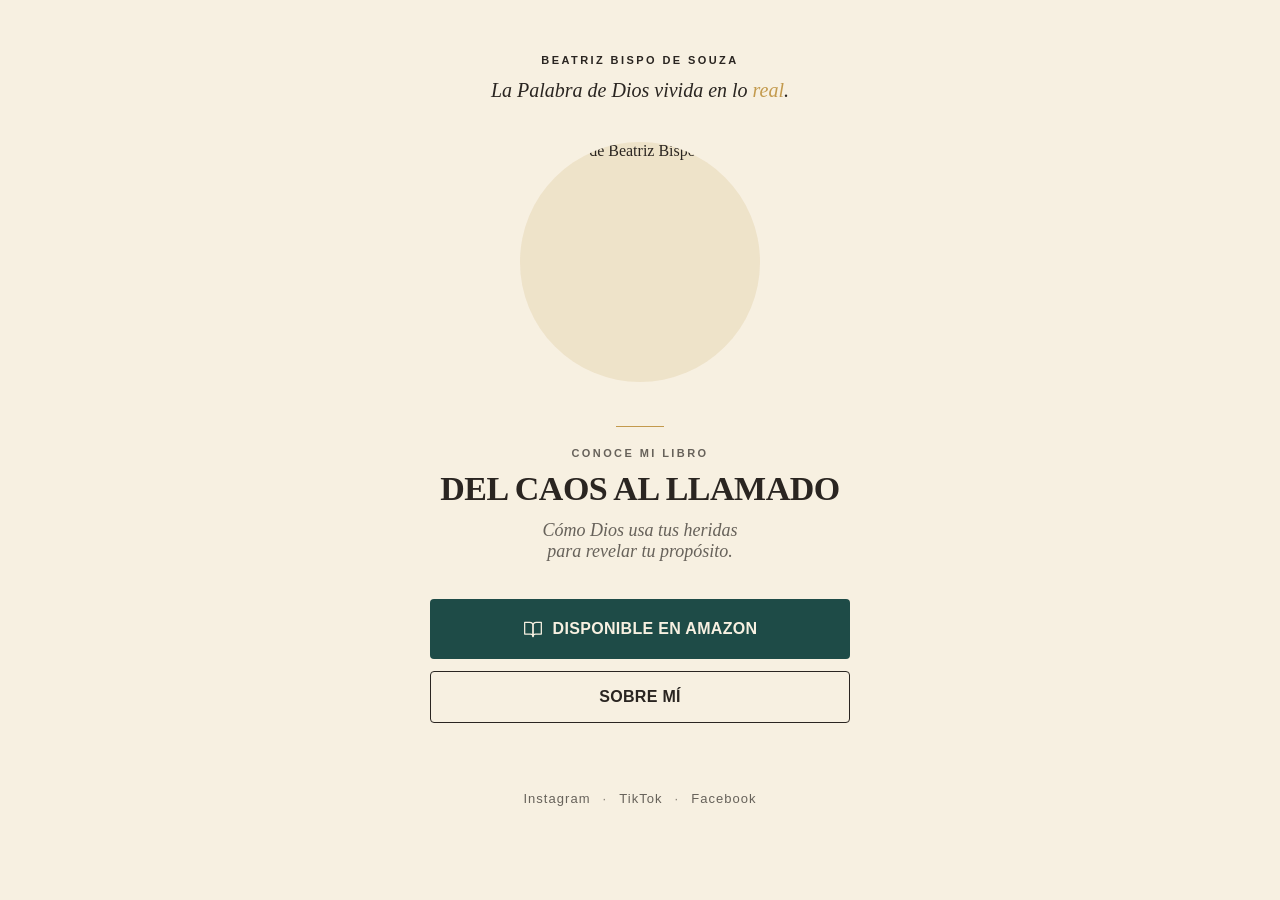
==== index.html @ 090de766 "Add files via upload" ====
<!DOCTYPE html>
<html lang="es">
<head>
<meta charset="utf-8">
<meta name="viewport" content="width=device-width, initial-scale=1">
<title>Beatriz Bispo de Souza · Del caos al llamado</title>
<meta name="description" content="Beatriz Bispo de Souza. La Palabra de Dios vivida en lo real. Conoce mi libro «Del caos al llamado»: cómo Dios usa tus heridas para revelar tu propósito.">
<link rel="canonical" href="https://beatrizbispo.com/">
<meta name="theme-color" content="#F7F0E1">
<link rel="icon" href="favicon.svg" type="image/svg+xml">
<link rel="apple-touch-icon" href="apple-touch-icon.png">

<!-- Vista previa al compartir el enlace (Instagram, WhatsApp, Facebook…) -->
<meta property="og:type" content="website">
<meta property="og:locale" content="es_ES">
<meta property="og:url" content="https://beatrizbispo.com/">
<meta property="og:title" content="Beatriz Bispo de Souza · Del caos al llamado">
<meta property="og:description" content="La Palabra de Dios vivida en lo real. Cómo Dios usa tus heridas para revelar tu propósito.">
<meta property="og:image" content="https://beatrizbispo.com/img/og-image.jpg">
<meta property="og:image:width" content="1200">
<meta property="og:image:height" content="630">
<meta name="twitter:card" content="summary_large_image">

<link rel="preload" href="fonts/fraunces-normal-latin.woff2" as="font" type="font/woff2" crossorigin>
<link rel="preload" href="fonts/mulish-normal-latin.woff2" as="font" type="font/woff2" crossorigin>
<link rel="stylesheet" href="styles.css">
</head>
<body>

<main class="page">
  <div class="card">

    <p class="label name">Beatriz Bispo de Souza</p>
    <p class="tagline">La Palabra de Dios vivida en lo <em>real</em>.</p>

    <div class="portrait">
      <img src="img/retrato-beatriz.webp" width="360" height="480" alt="Retrato de Beatriz Bispo de Souza" fetchpriority="high">
    </div>

    <div class="book">
      <hr class="gold-rule">
      <p class="label eyebrow">Conoce mi libro</p>
      <h1 class="book-title">Del caos al llamado</h1>
      <p class="book-subtitle">Cómo Dios usa tus heridas para revelar tu propósito.</p>
    </div>

    <div class="actions">
      <a class="btn btn-solid" href="https://www.amazon.es/dp/B0HJP51HQK" target="_blank" rel="noopener"><span class="btn-inner"><svg width="20" height="20" viewBox="0 0 24 24" fill="none" stroke="currentColor" stroke-width="1.5" stroke-linecap="round" stroke-linejoin="round" aria-hidden="true"><path d="M2 4h6a4 4 0 0 1 4 4v13a3 3 0 0 0-3-3H2z"></path><path d="M22 4h-6a4 4 0 0 0-4 4v13a3 3 0 0 1 3-3h7z"></path></svg>Disponible en Amazon</span></a>
      <button class="btn btn-outline" type="button" aria-expanded="false" aria-controls="bio">Sobre mí</button>
    </div>

    <p class="bio" id="bio" hidden>Comparto la Palabra tal y como la vivo: con preguntas, con calma y con esperanza. Te acompaño a encontrar a Dios en medio de lo que hoy no entiendes.</p>

    <nav class="social" aria-label="Redes sociales">
      <a href="https://www.instagram.com/bea.bispo/" target="_blank" rel="noopener">Instagram</a>
      <span aria-hidden="true">·</span>
      <a href="https://www.tiktok.com/@bea.bispo1" target="_blank" rel="noopener">TikTok</a>
      <span aria-hidden="true">·</span>
      <a href="https://www.facebook.com/profile.php?id=61594478708336" target="_blank" rel="noopener">Facebook</a>
    </nav>

  </div>
</main>

<script src="script.js"></script>
</body>
</html>
---- styles.css ----
/* ==========================================================================
   Beatriz Bispo de Souza — Tarjeta de autora
   Sistema de marca: crema, tinta, oro y verde · Fraunces + Mulish
   ========================================================================== */

/* Tipografías alojadas en la propia web (sin conexión a Google Fonts) */
@font-face{font-family:"Fraunces";font-style:normal;font-weight:400 700;font-display:swap;src:url(fonts/fraunces-normal-latin-ext.woff2) format("woff2");unicode-range:U+0100-02BA,U+02BD-02C5,U+02C7-02CC,U+02CE-02D7,U+02DD-02FF,U+0304,U+0308,U+0329,U+1D00-1DBF,U+1E00-1E9F,U+1EF2-1EFF,U+2020,U+20A0-20AB,U+20AD-20C0,U+2113,U+2C60-2C7F,U+A720-A7FF}
@font-face{font-family:"Fraunces";font-style:normal;font-weight:400 700;font-display:swap;src:url(fonts/fraunces-normal-latin.woff2) format("woff2");unicode-range:U+0000-00FF,U+0131,U+0152-0153,U+02BB-02BC,U+02C6,U+02DA,U+02DC,U+0304,U+0308,U+0329,U+2000-206F,U+20AC,U+2122,U+2191,U+2193,U+2212,U+2215,U+FEFF,U+FFFD}
@font-face{font-family:"Fraunces";font-style:italic;font-weight:400 600;font-display:swap;src:url(fonts/fraunces-italic-latin-ext.woff2) format("woff2");unicode-range:U+0100-02BA,U+02BD-02C5,U+02C7-02CC,U+02CE-02D7,U+02DD-02FF,U+0304,U+0308,U+0329,U+1D00-1DBF,U+1E00-1E9F,U+1EF2-1EFF,U+2020,U+20A0-20AB,U+20AD-20C0,U+2113,U+2C60-2C7F,U+A720-A7FF}
@font-face{font-family:"Fraunces";font-style:italic;font-weight:400 600;font-display:swap;src:url(fonts/fraunces-italic-latin.woff2) format("woff2");unicode-range:U+0000-00FF,U+0131,U+0152-0153,U+02BB-02BC,U+02C6,U+02DA,U+02DC,U+0304,U+0308,U+0329,U+2000-206F,U+20AC,U+2122,U+2191,U+2193,U+2212,U+2215,U+FEFF,U+FFFD}
@font-face{font-family:"Mulish";font-style:normal;font-weight:400 700;font-display:swap;src:url(fonts/mulish-normal-latin-ext.woff2) format("woff2");unicode-range:U+0100-02BA,U+02BD-02C5,U+02C7-02CC,U+02CE-02D7,U+02DD-02FF,U+0304,U+0308,U+0329,U+1D00-1DBF,U+1E00-1E9F,U+1EF2-1EFF,U+2020,U+20A0-20AB,U+20AD-20C0,U+2113,U+2C60-2C7F,U+A720-A7FF}
@font-face{font-family:"Mulish";font-style:normal;font-weight:400 700;font-display:swap;src:url(fonts/mulish-normal-latin.woff2) format("woff2");unicode-range:U+0000-00FF,U+0131,U+0152-0153,U+02BB-02BC,U+02C6,U+02DA,U+02DC,U+0304,U+0308,U+0329,U+2000-206F,U+20AC,U+2122,U+2191,U+2193,U+2212,U+2215,U+FEFF,U+FFFD}

/* Tokens de marca (copiados del sistema de diseño, sin cambios) */
:root{
  --crema:#F7F0E1;
  --tinta:#2A2521;
  --oro:#C39A4D;
  --verde:#1E4B47;
  --tinta-70:rgba(42,37,33,.70);
  --tinta-55:rgba(42,37,33,.55);
  --oro-16:rgba(195,154,77,.16);

  --surface-page:var(--crema);
  --surface-inset:var(--oro-16);
  --text-body:var(--tinta);
  --text-heading:var(--tinta);
  --text-muted:var(--tinta-70);
  --text-caption:var(--tinta-55);
  --text-accent:var(--oro);
  --line-gold:var(--oro);
  --action-solid-bg:var(--verde);
  --action-solid-fg:var(--crema);
  --action-outline-fg:var(--tinta);
  --action-outline-border:var(--tinta);
  --focus-ring:var(--oro);

  --font-display:"Fraunces",Georgia,"Times New Roman",serif;
  --font-body:"Mulish","Helvetica Neue",Arial,sans-serif;
  --w-regular:400;
  --w-semibold:600;
  --w-bold:700;
  --type-body:1rem;
  --type-caption:.8125rem;
  --type-label:.6875rem;
  --lh-display:1.08;
  --lh-title:1.2;
  --lh-body:1.65;
  --ls-display:-0.015em;
  --ls-label:.22em;

  --space-2:8px;
  --space-3:12px;
  --space-5:24px;

  --radius-md:4px;
  --border-hairline:1px;
  --rule-gold-width:48px;
  --rule-gold-height:1px;

  --ease-calm:cubic-bezier(.22,.61,.36,1);
  --dur-fast:140ms;
  --dur-base:240ms;
  --hover-fade:.72;
  --press-shift:1px;
}

/* Base */
body{margin:0;background:#F7F0E1;color:#2A2521;-webkit-font-smoothing:antialiased}
a{color:#2A2521;text-decoration:none}
a:hover{opacity:.72}

/* Tarjeta */
.page{min-height:100vh;background:var(--surface-page);color:var(--text-body);display:flex;justify-content:center;padding:clamp(24px,6vh,72px) 24px clamp(32px,6vh,72px);box-sizing:border-box}
.card{width:100%;max-width:420px;display:flex;flex-direction:column;align-items:center;text-align:center}

.label{margin:0;font-family:var(--font-body);font-size:var(--type-label);font-weight:var(--w-bold);letter-spacing:var(--ls-label);text-transform:uppercase}
.name{color:var(--text-heading)}
.tagline{margin:var(--space-3) 0 0;font-family:var(--font-display);font-style:italic;font-size:1.25rem;line-height:var(--lh-title);color:var(--text-body)}
.tagline em{font-style:inherit;color:var(--text-accent)}

.portrait{width:clamp(180px,55vw,240px);margin-top:clamp(28px,5vh,40px);aspect-ratio:1/1;position:relative;background:var(--surface-inset);border-radius:50%;overflow:hidden}
.portrait img{position:absolute;inset:0;width:100%;height:100%;object-fit:cover;object-position:50% .5%;display:block}

.book{margin-top:clamp(32px,5vh,44px);display:flex;flex-direction:column;align-items:center;gap:var(--space-3)}
.gold-rule{border:0;margin:0;width:var(--rule-gold-width);height:var(--rule-gold-height);background:var(--line-gold)}
.eyebrow{margin-top:var(--space-2);color:var(--text-muted)}
.book-title{margin:0;font-family:var(--font-display);font-weight:var(--w-semibold);font-size:clamp(1.75rem,7vw,2.125rem);line-height:var(--lh-display);letter-spacing:var(--ls-display);color:var(--text-heading);text-transform:uppercase}
.book-subtitle{margin:0;font-family:var(--font-display);font-style:italic;font-size:1.125rem;line-height:var(--lh-title);color:var(--text-muted);max-width:26ch;text-wrap:balance}

/* Botones */
.actions{width:100%;margin-top:clamp(28px,4vh,36px);display:grid;gap:var(--space-3)}
.btn{font-family:var(--font-body);font-weight:var(--w-semibold);font-size:var(--type-body);letter-spacing:.02em;display:inline-flex;align-items:center;justify-content:center;gap:var(--space-2);width:100%;box-sizing:border-box;padding:16px 32px;margin:0;border:var(--border-hairline) solid transparent;border-radius:var(--radius-md);cursor:pointer;text-decoration:none;text-transform:uppercase;transition:opacity var(--dur-base) var(--ease-calm),background var(--dur-base) var(--ease-calm),color var(--dur-base) var(--ease-calm),transform var(--dur-fast) var(--ease-calm)}
.btn:hover{opacity:var(--hover-fade)}
.btn:active{transform:translateY(var(--press-shift))}
.btn:focus-visible{outline:2px solid var(--focus-ring);outline-offset:2px}
.btn-solid{background:var(--action-solid-bg);color:var(--action-solid-fg);min-height:60px}
.btn-outline{background:transparent;color:var(--action-outline-fg);border-color:var(--action-outline-border)}
.btn-inner{display:inline-flex;align-items:center;gap:10px}

.bio{margin:var(--space-5) 0 0;font-family:var(--font-body);font-size:var(--type-body);line-height:var(--lh-body);color:var(--text-body);max-width:36ch;text-wrap:pretty}
.bio[hidden]{display:none}

/* Redes */
.social{margin-top:clamp(36px,6vh,56px);display:flex;align-items:center;justify-content:center;gap:var(--space-2);font-family:var(--font-body);font-size:var(--type-caption);letter-spacing:.08em;color:var(--text-caption)}
.social a{display:flex;align-items:center;min-height:44px;padding:0 4px;color:var(--text-muted)}
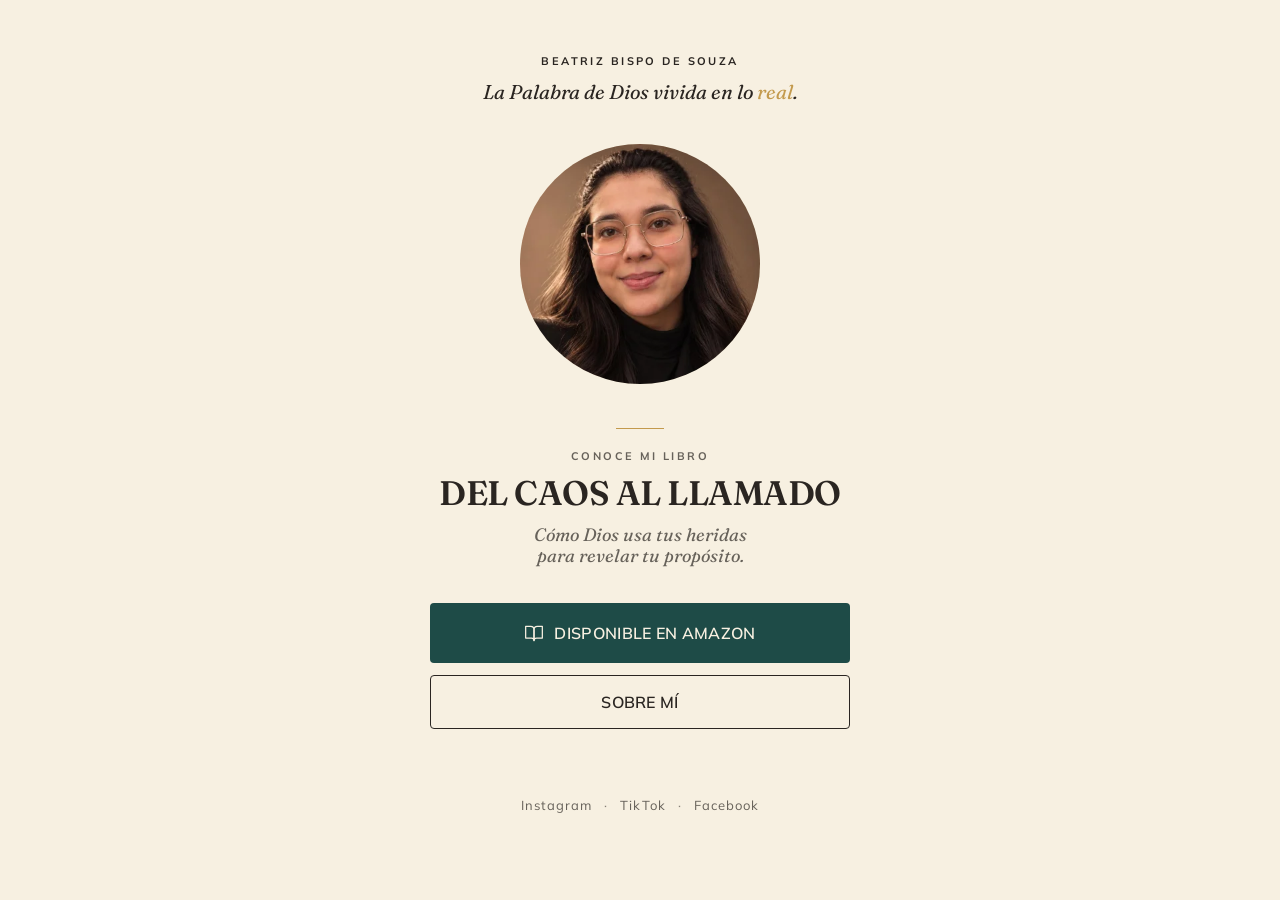
==== commit fffc07da: "Add files via upload" ====
--- a/index.html
+++ b/index.html
@@ -5,7 +5,7 @@
 <meta name="viewport" content="width=device-width, initial-scale=1">
 <title>Beatriz Bispo de Souza · Del caos al llamado</title>
 <meta name="description" content="Beatriz Bispo de Souza. La Palabra de Dios vivida en lo real. Conoce mi libro «Del caos al llamado»: cómo Dios usa tus heridas para revelar tu propósito.">
-<link rel="canonical" href="https://beatrizbispo.com/">
+<link rel="canonical" href="https://beabispo.com/">
 <meta name="theme-color" content="#F7F0E1">
 <link rel="icon" href="favicon.svg" type="image/svg+xml">
 <link rel="apple-touch-icon" href="apple-touch-icon.png">
@@ -13,16 +13,16 @@
 <!-- Vista previa al compartir el enlace (Instagram, WhatsApp, Facebook…) -->
 <meta property="og:type" content="website">
 <meta property="og:locale" content="es_ES">
-<meta property="og:url" content="https://beatrizbispo.com/">
+<meta property="og:url" content="https://beabispo.com/">
 <meta property="og:title" content="Beatriz Bispo de Souza · Del caos al llamado">
 <meta property="og:description" content="La Palabra de Dios vivida en lo real. Cómo Dios usa tus heridas para revelar tu propósito.">
-<meta property="og:image" content="https://beatrizbispo.com/img/og-image.jpg">
+<meta property="og:image" content="https://beabispo.com/og-image.jpg">
 <meta property="og:image:width" content="1200">
 <meta property="og:image:height" content="630">
 <meta name="twitter:card" content="summary_large_image">
 
-<link rel="preload" href="fonts/fraunces-normal-latin.woff2" as="font" type="font/woff2" crossorigin>
-<link rel="preload" href="fonts/mulish-normal-latin.woff2" as="font" type="font/woff2" crossorigin>
+<link rel="preload" href="fraunces-normal-latin.woff2" as="font" type="font/woff2" crossorigin>
+<link rel="preload" href="mulish-normal-latin.woff2" as="font" type="font/woff2" crossorigin>
 <link rel="stylesheet" href="styles.css">
 </head>
 <body>
@@ -34,7 +34,7 @@
     <p class="tagline">La Palabra de Dios vivida en lo <em>real</em>.</p>
 
     <div class="portrait">
-      <img src="img/retrato-beatriz.webp" width="360" height="480" alt="Retrato de Beatriz Bispo de Souza" fetchpriority="high">
+      <img src="retrato-beatriz.webp" width="360" height="480" alt="Retrato de Beatriz Bispo de Souza" fetchpriority="high">
     </div>
 
     <div class="book">
--- a/styles.css
+++ b/styles.css
@@ -4,12 +4,12 @@
    ========================================================================== */
 
 /* Tipografías alojadas en la propia web (sin conexión a Google Fonts) */
-@font-face{font-family:"Fraunces";font-style:normal;font-weight:400 700;font-display:swap;src:url(fonts/fraunces-normal-latin-ext.woff2) format("woff2");unicode-range:U+0100-02BA,U+02BD-02C5,U+02C7-02CC,U+02CE-02D7,U+02DD-02FF,U+0304,U+0308,U+0329,U+1D00-1DBF,U+1E00-1E9F,U+1EF2-1EFF,U+2020,U+20A0-20AB,U+20AD-20C0,U+2113,U+2C60-2C7F,U+A720-A7FF}
-@font-face{font-family:"Fraunces";font-style:normal;font-weight:400 700;font-display:swap;src:url(fonts/fraunces-normal-latin.woff2) format("woff2");unicode-range:U+0000-00FF,U+0131,U+0152-0153,U+02BB-02BC,U+02C6,U+02DA,U+02DC,U+0304,U+0308,U+0329,U+2000-206F,U+20AC,U+2122,U+2191,U+2193,U+2212,U+2215,U+FEFF,U+FFFD}
-@font-face{font-family:"Fraunces";font-style:italic;font-weight:400 600;font-display:swap;src:url(fonts/fraunces-italic-latin-ext.woff2) format("woff2");unicode-range:U+0100-02BA,U+02BD-02C5,U+02C7-02CC,U+02CE-02D7,U+02DD-02FF,U+0304,U+0308,U+0329,U+1D00-1DBF,U+1E00-1E9F,U+1EF2-1EFF,U+2020,U+20A0-20AB,U+20AD-20C0,U+2113,U+2C60-2C7F,U+A720-A7FF}
-@font-face{font-family:"Fraunces";font-style:italic;font-weight:400 600;font-display:swap;src:url(fonts/fraunces-italic-latin.woff2) format("woff2");unicode-range:U+0000-00FF,U+0131,U+0152-0153,U+02BB-02BC,U+02C6,U+02DA,U+02DC,U+0304,U+0308,U+0329,U+2000-206F,U+20AC,U+2122,U+2191,U+2193,U+2212,U+2215,U+FEFF,U+FFFD}
-@font-face{font-family:"Mulish";font-style:normal;font-weight:400 700;font-display:swap;src:url(fonts/mulish-normal-latin-ext.woff2) format("woff2");unicode-range:U+0100-02BA,U+02BD-02C5,U+02C7-02CC,U+02CE-02D7,U+02DD-02FF,U+0304,U+0308,U+0329,U+1D00-1DBF,U+1E00-1E9F,U+1EF2-1EFF,U+2020,U+20A0-20AB,U+20AD-20C0,U+2113,U+2C60-2C7F,U+A720-A7FF}
-@font-face{font-family:"Mulish";font-style:normal;font-weight:400 700;font-display:swap;src:url(fonts/mulish-normal-latin.woff2) format("woff2");unicode-range:U+0000-00FF,U+0131,U+0152-0153,U+02BB-02BC,U+02C6,U+02DA,U+02DC,U+0304,U+0308,U+0329,U+2000-206F,U+20AC,U+2122,U+2191,U+2193,U+2212,U+2215,U+FEFF,U+FFFD}
+@font-face{font-family:"Fraunces";font-style:normal;font-weight:400 700;font-display:swap;src:url(fraunces-normal-latin-ext.woff2) format("woff2");unicode-range:U+0100-02BA,U+02BD-02C5,U+02C7-02CC,U+02CE-02D7,U+02DD-02FF,U+0304,U+0308,U+0329,U+1D00-1DBF,U+1E00-1E9F,U+1EF2-1EFF,U+2020,U+20A0-20AB,U+20AD-20C0,U+2113,U+2C60-2C7F,U+A720-A7FF}
+@font-face{font-family:"Fraunces";font-style:normal;font-weight:400 700;font-display:swap;src:url(fraunces-normal-latin.woff2) format("woff2");unicode-range:U+0000-00FF,U+0131,U+0152-0153,U+02BB-02BC,U+02C6,U+02DA,U+02DC,U+0304,U+0308,U+0329,U+2000-206F,U+20AC,U+2122,U+2191,U+2193,U+2212,U+2215,U+FEFF,U+FFFD}
+@font-face{font-family:"Fraunces";font-style:italic;font-weight:400 600;font-display:swap;src:url(fraunces-italic-latin-ext.woff2) format("woff2");unicode-range:U+0100-02BA,U+02BD-02C5,U+02C7-02CC,U+02CE-02D7,U+02DD-02FF,U+0304,U+0308,U+0329,U+1D00-1DBF,U+1E00-1E9F,U+1EF2-1EFF,U+2020,U+20A0-20AB,U+20AD-20C0,U+2113,U+2C60-2C7F,U+A720-A7FF}
+@font-face{font-family:"Fraunces";font-style:italic;font-weight:400 600;font-display:swap;src:url(fraunces-italic-latin.woff2) format("woff2");unicode-range:U+0000-00FF,U+0131,U+0152-0153,U+02BB-02BC,U+02C6,U+02DA,U+02DC,U+0304,U+0308,U+0329,U+2000-206F,U+20AC,U+2122,U+2191,U+2193,U+2212,U+2215,U+FEFF,U+FFFD}
+@font-face{font-family:"Mulish";font-style:normal;font-weight:400 700;font-display:swap;src:url(mulish-normal-latin-ext.woff2) format("woff2");unicode-range:U+0100-02BA,U+02BD-02C5,U+02C7-02CC,U+02CE-02D7,U+02DD-02FF,U+0304,U+0308,U+0329,U+1D00-1DBF,U+1E00-1E9F,U+1EF2-1EFF,U+2020,U+20A0-20AB,U+20AD-20C0,U+2113,U+2C60-2C7F,U+A720-A7FF}
+@font-face{font-family:"Mulish";font-style:normal;font-weight:400 700;font-display:swap;src:url(mulish-normal-latin.woff2) format("woff2");unicode-range:U+0000-00FF,U+0131,U+0152-0153,U+02BB-02BC,U+02C6,U+02DA,U+02DC,U+0304,U+0308,U+0329,U+2000-206F,U+20AC,U+2122,U+2191,U+2193,U+2212,U+2215,U+FEFF,U+FFFD}
 
 /* Tokens de marca (copiados del sistema de diseño, sin cambios) */
 :root{
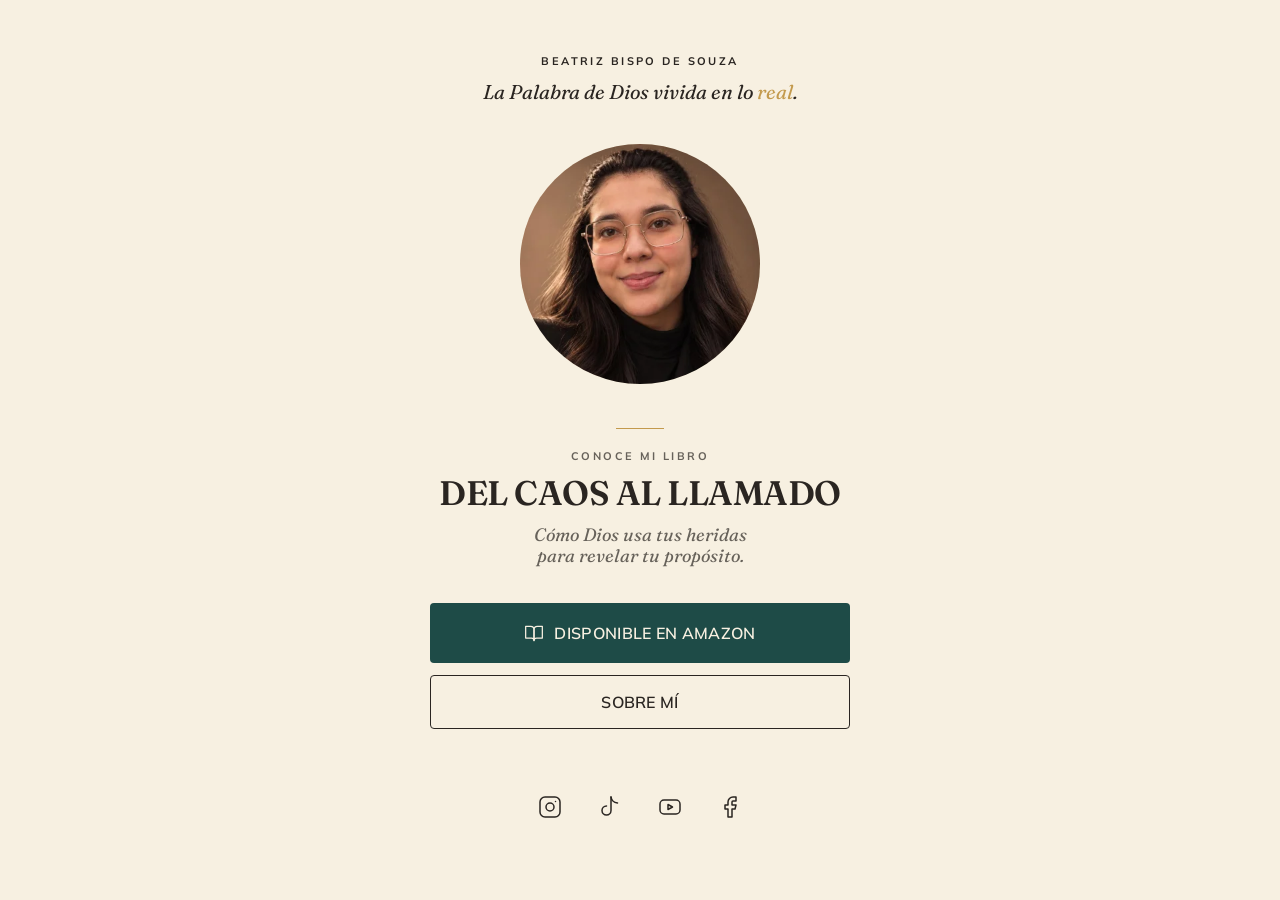
==== commit a1dba177: "Add files via upload" ====
--- a/index.html
+++ b/index.html
@@ -52,11 +52,10 @@
     <p class="bio" id="bio" hidden>Comparto la Palabra tal y como la vivo: con preguntas, con calma y con esperanza. Te acompaño a encontrar a Dios en medio de lo que hoy no entiendes.</p>
 
     <nav class="social" aria-label="Redes sociales">
-      <a href="https://www.instagram.com/bea.bispo/" target="_blank" rel="noopener">Instagram</a>
-      <span aria-hidden="true">·</span>
-      <a href="https://www.tiktok.com/@bea.bispo1" target="_blank" rel="noopener">TikTok</a>
-      <span aria-hidden="true">·</span>
-      <a href="https://www.facebook.com/profile.php?id=61594478708336" target="_blank" rel="noopener">Facebook</a>
+      <a href="https://www.instagram.com/bea.bispo/" target="_blank" rel="noopener" aria-label="Instagram" title="Instagram"><svg width="24" height="24" viewBox="0 0 24 24" fill="none" stroke="currentColor" stroke-width="1.5" stroke-linecap="round" stroke-linejoin="round" aria-hidden="true"><rect x="2" y="2" width="20" height="20" rx="5"></rect><circle cx="12" cy="12" r="4"></circle><line x1="17.5" y1="6.5" x2="17.51" y2="6.5"></line></svg></a>
+      <a href="https://www.tiktok.com/@bea.bispo1" target="_blank" rel="noopener" aria-label="TikTok" title="TikTok"><svg width="24" height="24" viewBox="0 0 24 24" fill="none" stroke="currentColor" stroke-width="1.5" stroke-linecap="round" stroke-linejoin="round" aria-hidden="true"><path d="M13 2v13.5a4.5 4.5 0 1 1-4.5-4.5"></path><path d="M13 2c.5 3.2 2.8 5.5 6.5 6"></path></svg></a>
+      <a href="https://www.youtube.com/@bea.bispods" target="_blank" rel="noopener" aria-label="YouTube" title="YouTube"><svg width="24" height="24" viewBox="0 0 24 24" fill="none" stroke="currentColor" stroke-width="1.5" stroke-linecap="round" stroke-linejoin="round" aria-hidden="true"><rect x="2" y="5" width="20" height="14" rx="4"></rect><path d="M10 9.5v5l4.5-2.5z"></path></svg></a>
+      <a href="https://www.facebook.com/profile.php?id=61594478708336" target="_blank" rel="noopener" aria-label="Facebook" title="Facebook"><svg width="24" height="24" viewBox="0 0 24 24" fill="none" stroke="currentColor" stroke-width="1.5" stroke-linecap="round" stroke-linejoin="round" aria-hidden="true"><path d="M18 2h-3a5 5 0 0 0-5 5v3H7v4h3v8h4v-8h3l1-4h-4V7a1 1 0 0 1 1-1h3z"></path></svg></a>
     </nav>
 
   </div>
--- a/styles.css
+++ b/styles.css
@@ -102,5 +102,6 @@
 .bio[hidden]{display:none}
 
 /* Redes */
-.social{margin-top:clamp(36px,6vh,56px);display:flex;align-items:center;justify-content:center;gap:var(--space-2);font-family:var(--font-body);font-size:var(--type-caption);letter-spacing:.08em;color:var(--text-caption)}
-.social a{display:flex;align-items:center;min-height:44px;padding:0 4px;color:var(--text-muted)}
+.social{margin-top:clamp(36px,6vh,56px);display:flex;align-items:center;justify-content:center;gap:var(--space-3)}
+.social a{display:flex;align-items:center;justify-content:center;width:48px;height:48px;color:var(--text-body);transition:opacity var(--dur-base) var(--ease-calm)}
+.social a:focus-visible{outline:2px solid var(--focus-ring);outline-offset:2px;border-radius:var(--radius-md)}
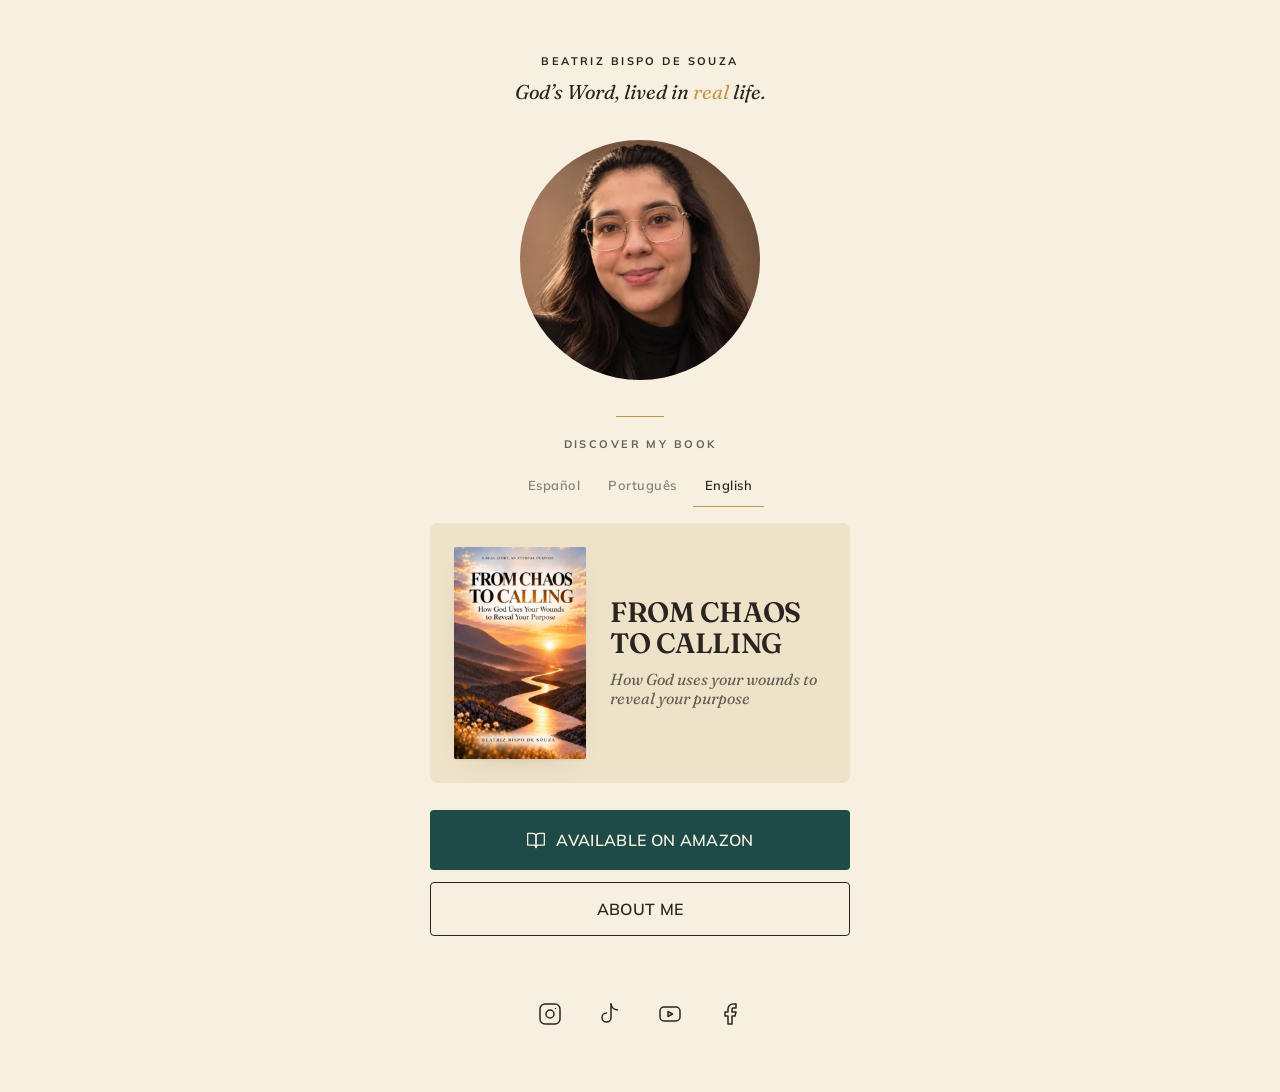
==== commit 3861f0c3: "Add files via upload" ====
--- a/index.html
+++ b/index.html
@@ -31,25 +31,37 @@
   <div class="card">
 
     <p class="label name">Beatriz Bispo de Souza</p>
-    <p class="tagline">La Palabra de Dios vivida en lo <em>real</em>.</p>
+    <p class="tagline" data-i18n="tagline">La Palabra de Dios vivida en lo <em>real</em>.</p>
 
     <div class="portrait">
       <img src="retrato-beatriz.webp" width="360" height="480" alt="Retrato de Beatriz Bispo de Souza" fetchpriority="high">
     </div>
 
-    <div class="book">
+    <section class="book" aria-labelledby="book-title">
       <hr class="gold-rule">
-      <p class="label eyebrow">Conoce mi libro</p>
-      <h1 class="book-title">Del caos al llamado</h1>
-      <p class="book-subtitle">Cómo Dios usa tus heridas para revelar tu propósito.</p>
+      <p class="label eyebrow" data-i18n="eyebrow">Conoce mi libro</p>
+
+      <div class="langs" role="group" aria-label="Idioma / Language">
+        <button type="button" class="lang" data-lang="es" lang="es" aria-pressed="true">Español</button>
+        <button type="button" class="lang" data-lang="pt" lang="pt" aria-pressed="false">Português</button>
+        <button type="button" class="lang" data-lang="en" lang="en" aria-pressed="false">English</button>
+      </div>
+
+      <div class="book-card">
+        <img class="book-cover" src="portada-es.webp" width="400" height="640" alt="Portada del libro «Del caos al llamado»" data-i18n-cover>
+        <div class="book-text">
+          <h1 class="book-title" id="book-title" data-i18n="title">Del caos al llamado</h1>
+          <p class="book-subtitle" data-i18n="subtitle">Cómo Dios usa tus heridas para revelar tu propósito</p>
+        </div>
+      </div>
+    </section>
+
+    <div class="actions">
+      <a class="btn btn-solid" href="https://www.amazon.es/dp/B0HJP51HQK" target="_blank" rel="noopener" data-i18n-buy><span class="btn-inner"><svg width="20" height="20" viewBox="0 0 24 24" fill="none" stroke="currentColor" stroke-width="1.5" stroke-linecap="round" stroke-linejoin="round" aria-hidden="true"><path d="M2 4h6a4 4 0 0 1 4 4v13a3 3 0 0 0-3-3H2z"></path><path d="M22 4h-6a4 4 0 0 0-4 4v13a3 3 0 0 1 3-3h7z"></path></svg><span data-i18n="buy">Disponible en Amazon</span></span></a>
+      <button class="btn btn-outline" type="button" aria-expanded="false" aria-controls="bio" data-i18n="about">Sobre mí</button>
     </div>
 
-    <div class="actions">
-      <a class="btn btn-solid" href="https://www.amazon.es/dp/B0HJP51HQK" target="_blank" rel="noopener"><span class="btn-inner"><svg width="20" height="20" viewBox="0 0 24 24" fill="none" stroke="currentColor" stroke-width="1.5" stroke-linecap="round" stroke-linejoin="round" aria-hidden="true"><path d="M2 4h6a4 4 0 0 1 4 4v13a3 3 0 0 0-3-3H2z"></path><path d="M22 4h-6a4 4 0 0 0-4 4v13a3 3 0 0 1 3-3h7z"></path></svg>Disponible en Amazon</span></a>
-      <button class="btn btn-outline" type="button" aria-expanded="false" aria-controls="bio">Sobre mí</button>
-    </div>
-
-    <p class="bio" id="bio" hidden>Comparto la Palabra tal y como la vivo: con preguntas, con calma y con esperanza. Te acompaño a encontrar a Dios en medio de lo que hoy no entiendes.</p>
+    <p class="bio" id="bio" hidden data-i18n="bio">Comparto la Palabra tal y como la vivo: con preguntas, con calma y con esperanza. Te acompaño a encontrar a Dios en medio de lo que hoy no entiendes.</p>
 
     <nav class="social" aria-label="Redes sociales">
       <a href="https://www.instagram.com/bea.bispo/" target="_blank" rel="noopener" aria-label="Instagram" title="Instagram"><svg width="24" height="24" viewBox="0 0 24 24" fill="none" stroke="currentColor" stroke-width="1.5" stroke-linecap="round" stroke-linejoin="round" aria-hidden="true"><rect x="2" y="2" width="20" height="20" rx="5"></rect><circle cx="12" cy="12" r="4"></circle><line x1="17.5" y1="6.5" x2="17.51" y2="6.5"></line></svg></a>
--- a/styles.css
+++ b/styles.css
@@ -49,14 +49,19 @@
   --ls-display:-0.015em;
   --ls-label:.22em;
 
+  --space-1:4px;
   --space-2:8px;
   --space-3:12px;
   --space-5:24px;
 
+  --radius-sm:2px;
   --radius-md:4px;
+  --radius-lg:8px;
   --border-hairline:1px;
   --rule-gold-width:48px;
   --rule-gold-height:1px;
+  --shadow-lift:0 1px 2px rgba(42,37,33,.06);
+  --shadow-raise:0 10px 30px -18px rgba(42,37,33,.22);
 
   --ease-calm:cubic-bezier(.22,.61,.36,1);
   --dur-fast:140ms;
@@ -79,17 +84,29 @@
 .tagline{margin:var(--space-3) 0 0;font-family:var(--font-display);font-style:italic;font-size:1.25rem;line-height:var(--lh-title);color:var(--text-body)}
 .tagline em{font-style:inherit;color:var(--text-accent)}
 
-.portrait{width:clamp(180px,55vw,240px);margin-top:clamp(28px,5vh,40px);aspect-ratio:1/1;position:relative;background:var(--surface-inset);border-radius:50%;overflow:hidden}
+.portrait{width:clamp(168px,50vw,240px);margin-top:clamp(24px,4vh,40px);aspect-ratio:1/1;position:relative;background:var(--surface-inset);border-radius:50%;overflow:hidden}
 .portrait img{position:absolute;inset:0;width:100%;height:100%;object-fit:cover;object-position:50% .5%;display:block}
 
-.book{margin-top:clamp(32px,5vh,44px);display:flex;flex-direction:column;align-items:center;gap:var(--space-3)}
+.book{width:100%;margin-top:clamp(24px,4vh,40px);display:flex;flex-direction:column;align-items:center;gap:var(--space-3)}
 .gold-rule{border:0;margin:0;width:var(--rule-gold-width);height:var(--rule-gold-height);background:var(--line-gold)}
 .eyebrow{margin-top:var(--space-2);color:var(--text-muted)}
-.book-title{margin:0;font-family:var(--font-display);font-weight:var(--w-semibold);font-size:clamp(1.75rem,7vw,2.125rem);line-height:var(--lh-display);letter-spacing:var(--ls-display);color:var(--text-heading);text-transform:uppercase}
-.book-subtitle{margin:0;font-family:var(--font-display);font-style:italic;font-size:1.125rem;line-height:var(--lh-title);color:var(--text-muted);max-width:26ch;text-wrap:balance}
+
+/* Selector de idioma */
+.langs{display:flex;justify-content:center;gap:var(--space-1)}
+.lang{font-family:var(--font-body);font-size:var(--type-caption);font-weight:var(--w-semibold);letter-spacing:.04em;color:var(--text-caption);background:none;border:0;border-bottom:var(--border-hairline) solid transparent;border-radius:0;min-height:44px;padding:0 var(--space-3);margin:0;cursor:pointer;transition:color var(--dur-base) var(--ease-calm),border-color var(--dur-base) var(--ease-calm)}
+.lang:hover{color:var(--text-body)}
+.lang[aria-pressed="true"]{color:var(--text-heading);border-bottom-color:var(--line-gold)}
+.lang:focus-visible{outline:2px solid var(--focus-ring);outline-offset:2px}
+
+/* Libro: portada + título */
+.book-card{width:100%;box-sizing:border-box;margin-top:var(--space-1);display:grid;grid-template-columns:clamp(104px,30vw,132px) 1fr;align-items:center;gap:var(--space-5);padding:var(--space-5);background:var(--surface-inset);border-radius:var(--radius-lg);text-align:left}
+.book-cover{display:block;width:100%;height:auto;border-radius:var(--radius-sm);box-shadow:var(--shadow-raise),var(--shadow-lift)}
+.book-text{display:flex;flex-direction:column;gap:var(--space-3)}
+.book-title{margin:0;font-family:var(--font-display);font-weight:var(--w-semibold);font-size:clamp(1.375rem,6vw,1.75rem);line-height:var(--lh-display);letter-spacing:var(--ls-display);color:var(--text-heading);text-transform:uppercase;text-wrap:balance}
+.book-subtitle{margin:0;font-family:var(--font-display);font-style:italic;font-size:1rem;line-height:var(--lh-title);color:var(--text-muted);text-wrap:pretty}
 
 /* Botones */
-.actions{width:100%;margin-top:clamp(28px,4vh,36px);display:grid;gap:var(--space-3)}
+.actions{width:100%;margin-top:clamp(20px,3vh,32px);display:grid;gap:var(--space-3)}
 .btn{font-family:var(--font-body);font-weight:var(--w-semibold);font-size:var(--type-body);letter-spacing:.02em;display:inline-flex;align-items:center;justify-content:center;gap:var(--space-2);width:100%;box-sizing:border-box;padding:16px 32px;margin:0;border:var(--border-hairline) solid transparent;border-radius:var(--radius-md);cursor:pointer;text-decoration:none;text-transform:uppercase;transition:opacity var(--dur-base) var(--ease-calm),background var(--dur-base) var(--ease-calm),color var(--dur-base) var(--ease-calm),transform var(--dur-fast) var(--ease-calm)}
 .btn:hover{opacity:var(--hover-fade)}
 .btn:active{transform:translateY(var(--press-shift))}
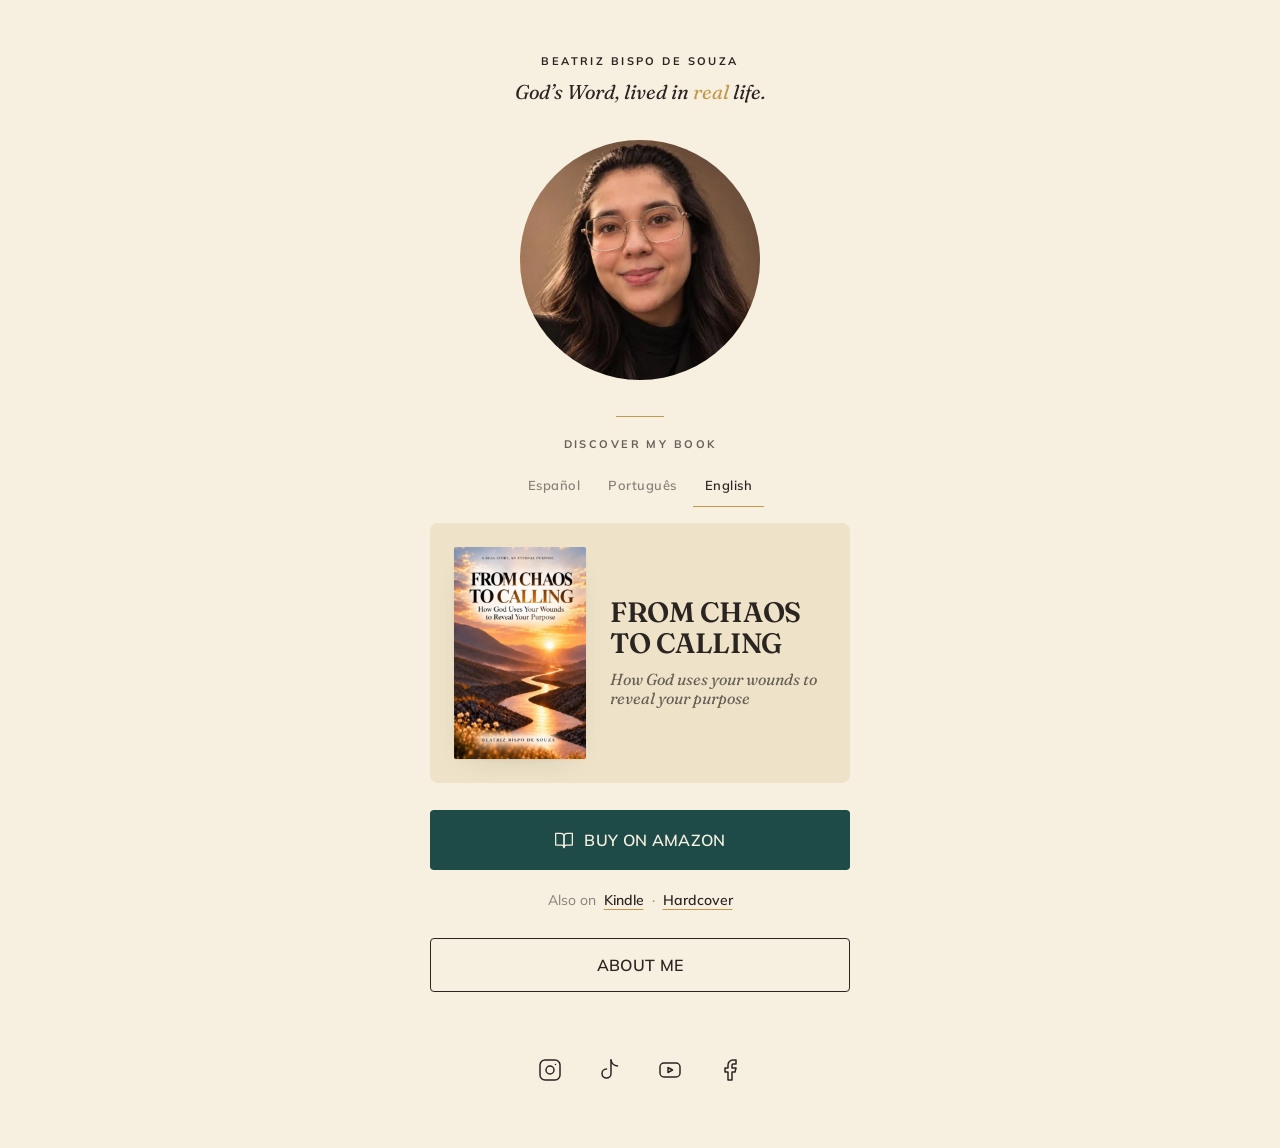
==== commit b8402d0d: "Add files via upload" ====
--- a/index.html
+++ b/index.html
@@ -57,7 +57,8 @@
     </section>
 
     <div class="actions">
-      <a class="btn btn-solid" href="https://www.amazon.es/dp/B0HJP51HQK" target="_blank" rel="noopener" data-i18n-buy><span class="btn-inner"><svg width="20" height="20" viewBox="0 0 24 24" fill="none" stroke="currentColor" stroke-width="1.5" stroke-linecap="round" stroke-linejoin="round" aria-hidden="true"><path d="M2 4h6a4 4 0 0 1 4 4v13a3 3 0 0 0-3-3H2z"></path><path d="M22 4h-6a4 4 0 0 0-4 4v13a3 3 0 0 1 3-3h7z"></path></svg><span data-i18n="buy">Disponible en Amazon</span></span></a>
+      <a class="btn btn-solid" href="https://www.letraminuscula.com/amz/B0HJP51HQK" target="_blank" rel="noopener" data-i18n-buy><span class="btn-inner"><svg width="20" height="20" viewBox="0 0 24 24" fill="none" stroke="currentColor" stroke-width="1.5" stroke-linecap="round" stroke-linejoin="round" aria-hidden="true"><path d="M2 4h6a4 4 0 0 1 4 4v13a3 3 0 0 0-3-3H2z"></path><path d="M22 4h-6a4 4 0 0 0-4 4v13a3 3 0 0 1 3-3h7z"></path></svg><span data-i18n="buy">Comprar en Amazon</span></span></a>
+      <p class="formats"><span data-i18n="also">También en</span> <a href="https://www.letraminuscula.com/amz/B0HJP64RCQ" target="_blank" rel="noopener" data-i18n="kindle">Kindle</a><span aria-hidden="true">·</span><a href="https://www.letraminuscula.com/amz/B0HJPBTQBC" target="_blank" rel="noopener" data-i18n="hard">Tapa dura</a></p>
       <button class="btn btn-outline" type="button" aria-expanded="false" aria-controls="bio" data-i18n="about">Sobre mí</button>
     </div>
 
--- a/styles.css
+++ b/styles.css
@@ -41,6 +41,7 @@
   --w-semibold:600;
   --w-bold:700;
   --type-body:1rem;
+  --type-small:.875rem;
   --type-caption:.8125rem;
   --type-label:.6875rem;
   --lh-display:1.08;
@@ -115,6 +116,11 @@
 .btn-outline{background:transparent;color:var(--action-outline-fg);border-color:var(--action-outline-border)}
 .btn-inner{display:inline-flex;align-items:center;gap:10px}
 
+/* Otras ediciones: Kindle y tapa dura */
+.formats{margin:calc(var(--space-1) * -1) 0 var(--space-1);display:flex;flex-wrap:wrap;align-items:center;justify-content:center;gap:0 var(--space-2);font-family:var(--font-body);font-size:var(--type-small);color:var(--text-caption)}
+.formats a{display:inline-flex;align-items:center;min-height:44px;color:var(--text-body);font-weight:var(--w-semibold);text-decoration:underline;text-decoration-color:var(--line-gold);text-decoration-thickness:1px;text-underline-offset:4px;transition:opacity var(--dur-base) var(--ease-calm)}
+.formats a:focus-visible{outline:2px solid var(--focus-ring);outline-offset:2px}
+
 .bio{margin:var(--space-5) 0 0;font-family:var(--font-body);font-size:var(--type-body);line-height:var(--lh-body);color:var(--text-body);max-width:36ch;text-wrap:pretty}
 .bio[hidden]{display:none}
 
